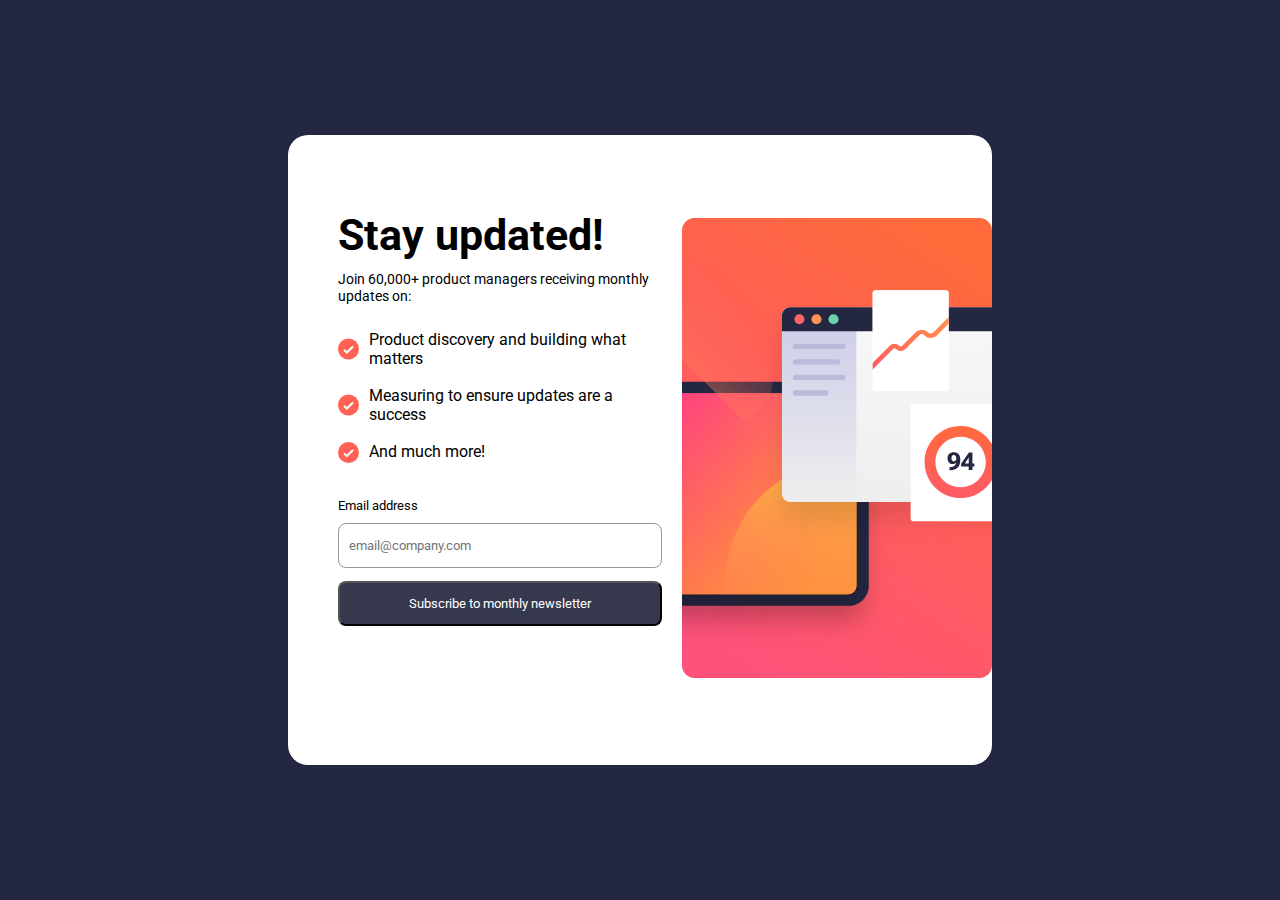
==== index.html @ 52a9b8c9 "[Added UI and JS part]" ====
<!DOCTYPE html>
<html lang="en">
<head>
  <meta charset="UTF-8">
  <meta name="viewport" content="width=device-width, initial-scale=1.0"> <!-- displays site properly based on user's device -->

  <link rel="icon" type="image/png" sizes="32x32" href="./assets/images/favicon-32x32.png">
  
  <title>Frontend Mentor | Newsletter sign-up form with success message</title>

  <!-- Feel free to remove these styles or customise in your own stylesheet 👍 -->
<link rel="preconnect" href="https://fonts.googleapis.com">
<link rel="preconnect" href="https://fonts.gstatic.com" crossorigin>
<link href="https://fonts.googleapis.com/css2?family=Roboto:wght@400;700&display=swap" rel="stylesheet">
  <style>
    .attribution { font-size: 11px; text-align: center; }
    .attribution a { color: hsl(228, 45%, 44%); }
  </style>
  <link rel="stylesheet" href="./css/style.css">
</head>
<body>

  <!-- Sign-up form start -->
<div id="container">
  <div id="split">
    <div id="information">
      <h1>Stay updated!</h1>

      <p> Join 60,000+ product managers receiving monthly updates on:</p>

      <ul>
        <li><img src="./assets/images/icon-list.svg" alt="" srcset=""> <span>Product discovery and building what
            matters</span></li>
        <li><img src="./assets/images/icon-list.svg" alt="" srcset=""><span>Measuring to ensure updates are a
            success</span></li>
        <li><img src="./assets/images/icon-list.svg" alt="" srcset=""><span>And much more!</span></li>
      </ul>

      <form action="#" id="submit">
        <label for="email">Email address</label>
        <input type="email" name="email" id="email" placeholder="email@company.com">
        <span id="error"></span>
        <button id="btn" type="submit">Subscribe to monthly newsletter</button> 
      </form> 

    </div>
    <div id="image">
      <img src="./assets/images/illustration-sign-up-desktop.svg" alt="img">
    </div>
  </div>
</div>



  <!-- Sign-up form end -->
<script src="./js/script.js"></script>
</body>
</html>




<!-- Success message start -->
<!-- 
  Thanks for subscribing!

  A confirmation email has been sent to ash@loremcompany.com. 
  Please open it and click the button inside to confirm your subscription.

  Dismiss message -->

<!-- Success message end -->

<!-- <div class="attribution">
    Challenge by <a href="https://www.frontendmentor.io?ref=challenge" target="_blank">Frontend Mentor</a>. 
    Coded by <a href="#">Your Name Here</a>.
  </div> -->
---- css/style.css ----
*{
    margin:0;
    padding:0;
    box-sizing:border-box;
    font-family:'Roboto', sans-serif;
}

body{
    background: hsl(234, 29%, 20%);
}

#container{
    height:100vh;
    width:100%;
    display:flex;
    justify-content:center;
    align-items:center;
}

#split{
    /* border:5px solid red; */
    border-radius:20px;
    display:flex;
    align-items:center;
    justify-content:center;
    width:55%;
    height:70%;
    background: hsl(0, 0%, 100%);
}

#information{
    /* border: 2px solid blue; */
    height:100%;
    width:100%;
    max-width:400px;
    margin-top:150px;
    margin-left:50px;
    /* margin-right:1px; */
}

#information h1{
    font-weight:700;
    font-size:2.7rem;
    margin-bottom:10px;
}

#information p{
    font-size:.9rem;
    margin-bottom:25px;
}

#information ul{
    list-style:none;
}

#information ul li{
    display:flex;
    margin-bottom: 18px;
}

#information ul li span{
    margin-left:10px;
}

#submit{
    margin-top:35px;
    /* border:1px solid blue; */
    display:flex;
    flex-direction:column;
    height:150px;
}

#submit label{
    margin-bottom:10px;
    font-size:13px;
}

#submit input{
    border:1px solid hsl(0, 0%, 59%);
    border-radius:8px;
    height:45px;
    margin-bottom:5px;
    padding-left:10px;
}

#submit span{
    margin-bottom:8px;
    font-size:10px;
}

#submit button{
    border-radius:8px;
    background: hsl(235, 18%, 26%);
    color: hsl(0, 0%, 100%);
    height:45px;
    cursor:pointer;
}

/* #submit a{
    border-radius:8px;
    background: hsl(235, 18%, 26%);
    color: hsl(0, 0%, 100%);
    height:45px;
    text-align:center;
    padding-top:10px;
    text-decoration:none;
} */

#submit button:hover{
    background:  hsl(228, 45%, 44%);
    transition:.5s;
}

#image img{
    width:310px;
    margin-left:20px;
}


@media only screen and (max-width: 375px;){
    img{
        width:50px;
    }
}
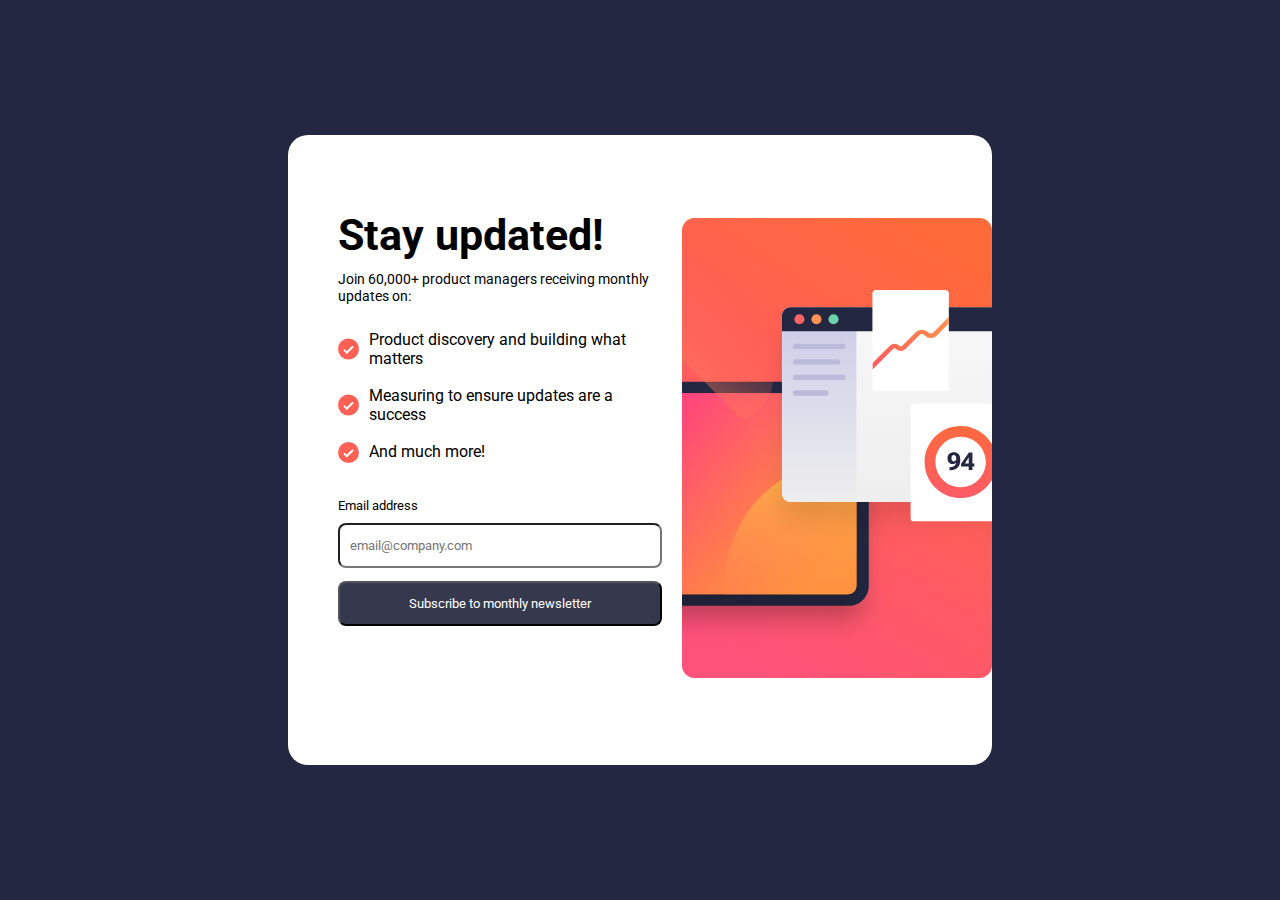
==== commit 7f9c1601: "[Add: Success.html, Added style tag and element]" ====
--- a/index.html
+++ b/index.html
@@ -16,6 +16,7 @@
     .attribution { font-size: 11px; text-align: center; }
     .attribution a { color: hsl(228, 45%, 44%); }
   </style>
+  <link rel="stylesheet" href="./css/reuse.css">
   <link rel="stylesheet" href="./css/style.css">
 </head>
 <body>
@@ -40,7 +41,7 @@
         <label for="email">Email address</label>
         <input type="email" name="email" id="email" placeholder="email@company.com">
         <span id="error"></span>
-        <button id="btn" type="submit">Subscribe to monthly newsletter</button> 
+        <button id="btn" type="submit" href="success.html">Subscribe to monthly newsletter</button>
       </form> 
 
     </div>
--- a/css/reuse.css
+++ b/css/reuse.css
@@ -0,0 +1,19 @@
+*{
+    margin:0;
+    padding:0;
+    box-sizing:border-box;
+    font-family:'Roboto', sans-serif;
+}
+
+:root{
+--DarkSlate-Grey: hsl(234, 29%, 20%);
+--Charcoal-Grey: hsl(235, 18%, 26%);
+--Grey: hsl(231, 7%, 60%);
+--White: hsl(0, 0%, 100%);
+--Blue:hsl(228, 45%, 44%);
+}
+
+
+body{
+    background:var(--DarkSlate-Grey);
+}
--- a/css/style.css
+++ b/css/style.css
@@ -1,13 +1,3 @@
-*{
-    margin:0;
-    padding:0;
-    box-sizing:border-box;
-    font-family:'Roboto', sans-serif;
-}
-
-body{
-    background: hsl(234, 29%, 20%);
-}
 
 #container{
     height:100vh;
@@ -25,7 +15,7 @@
     justify-content:center;
     width:55%;
     height:70%;
-    background: hsl(0, 0%, 100%);
+    background: var(--White);
 }
 
 #information{
@@ -76,7 +66,7 @@
 }
 
 #submit input{
-    border:1px solid hsl(0, 0%, 59%);
+    border:1px solid var(--Grey));
     border-radius:8px;
     height:45px;
     margin-bottom:5px;
@@ -90,8 +80,8 @@
 
 #submit button{
     border-radius:8px;
-    background: hsl(235, 18%, 26%);
-    color: hsl(0, 0%, 100%);
+    background: var(--Charcoal-Grey);
+    color: var(--White);
     height:45px;
     cursor:pointer;
 }
@@ -107,7 +97,7 @@
 } */
 
 #submit button:hover{
-    background:  hsl(228, 45%, 44%);
+    background: var(--Blue);
     transition:.5s;
 }
 
